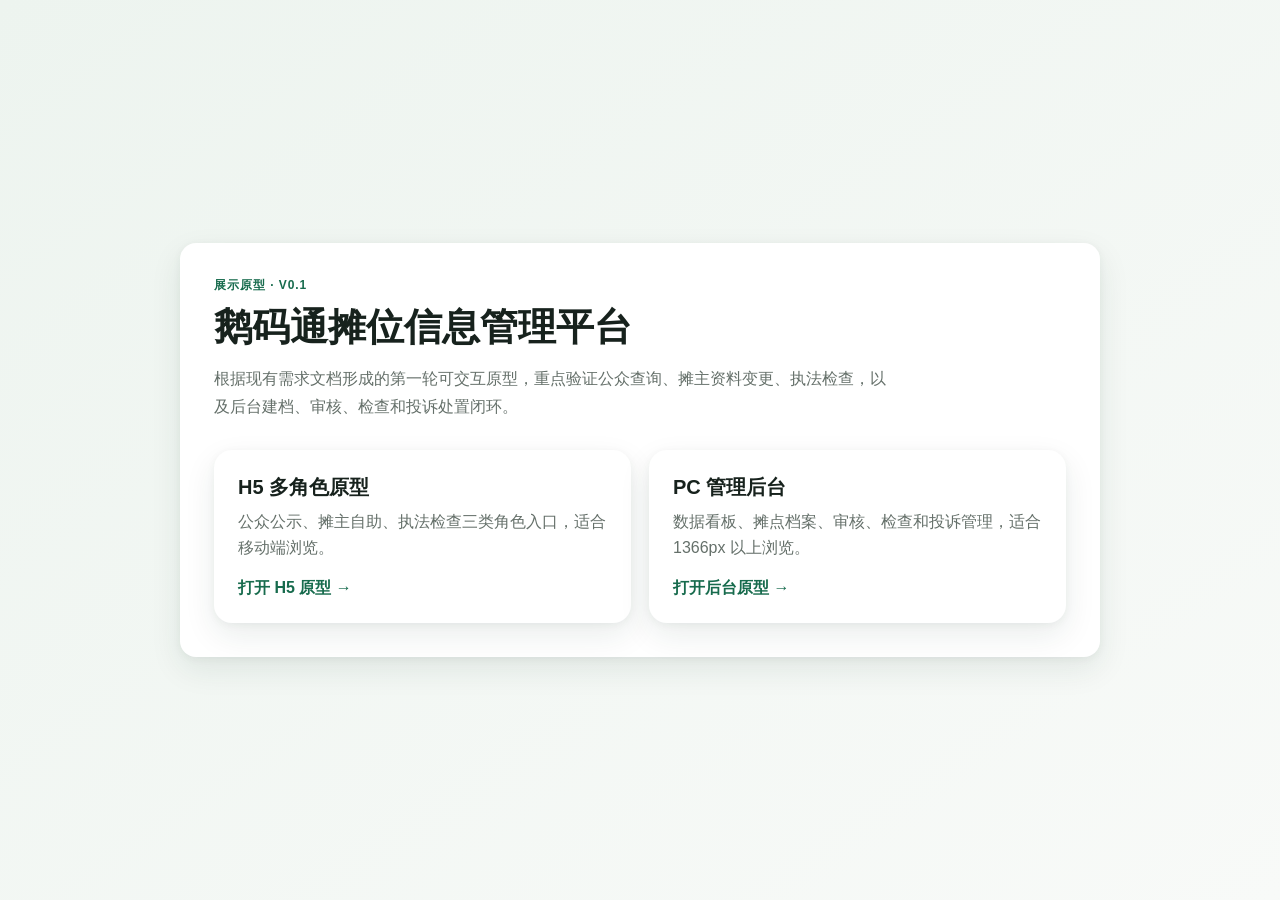
==== index.html @ 6e26bb6c "Publish emattong static prototype" ====
<!doctype html><html lang="zh-CN"><head><meta charset="utf-8"><meta name="viewport" content="width=device-width,initial-scale=1"><title>鹅码通展示原型</title><link rel="stylesheet" href="styles.css"><style>body{display:grid;place-items:center;padding:28px;background:linear-gradient(145deg,#edf4ef,#f8faf8)}.hub{width:min(920px,100%);padding:34px}.hub h1{font-size:38px;margin-top:8px}.hub>p{color:var(--muted);margin-top:12px;max-width:680px;line-height:1.8}.choices{display:grid;grid-template-columns:repeat(2,1fr);gap:18px;margin-top:28px}.choice{padding:24px;border-radius:18px;background:#fff;box-shadow:var(--shadow);color:inherit;text-decoration:none}.choice strong{font-size:20px}.choice p{color:var(--muted);margin:8px 0 18px;line-height:1.6}.choice span{color:var(--brand);font-weight:800}@media(max-width:700px){.choices{grid-template-columns:1fr}.hub{padding:20px}.hub h1{font-size:30px}}</style></head><body><main class="card hub"><div class="eyebrow">展示原型 · V0.1</div><h1>鹅码通摊位信息管理平台</h1><p>根据现有需求文档形成的第一轮可交互原型，重点验证公众查询、摊主资料变更、执法检查，以及后台建档、审核、检查和投诉处置闭环。</p><div class="choices"><a class="choice" href="h5-prototype.html"><strong>H5 多角色原型</strong><p>公众公示、摊主自助、执法检查三类角色入口，适合移动端浏览。</p><span>打开 H5 原型 →</span></a><a class="choice" href="pc-admin-prototype.html"><strong>PC 管理后台</strong><p>数据看板、摊点档案、审核、检查和投诉管理，适合 1366px 以上浏览。</p><span>打开后台原型 →</span></a></div></main></body></html>
---- styles.css ----
:root{--ink:#17221d;--muted:#65706a;--line:#dce4df;--soft:#f4f7f5;--paper:#fbfcfb;--white:#fff;--brand:#176b4d;--brand-2:#dff0e8;--gold:#bb7a13;--gold-2:#fff2d5;--red:#bd3b35;--red-2:#fde7e4;--blue:#286f9f;--blue-2:#e6f2fa;--shadow:0 12px 32px rgba(25,52,40,.09),0 2px 8px rgba(25,52,40,.05);--r:16px;--r-sm:10px;--sidebar:236px}
*{box-sizing:border-box}html{font-family:"PingFang SC","Microsoft YaHei",sans-serif;color:var(--ink);background:var(--soft);-webkit-font-smoothing:antialiased}body{margin:0;min-height:100vh}button,input,select,textarea{font:inherit}button{cursor:pointer}button:active{transform:scale(.96)}button,.clickable{transition-property:transform,background-color,color,box-shadow;transition-duration:.18s}h1,h2,h3,p{margin:0}h1,h2,h3{text-wrap:balance}p{text-wrap:pretty}.icon{width:19px;height:19px;stroke:currentColor;fill:none;stroke-width:1.9;stroke-linecap:round;stroke-linejoin:round;flex:0 0 auto}.icon.sm{width:16px;height:16px}.icon.lg{width:24px;height:24px}.tabular{font-variant-numeric:tabular-nums}.muted{color:var(--muted)}.eyebrow{font-size:12px;font-weight:700;letter-spacing:.08em;color:var(--brand);text-transform:uppercase}.btn{min-height:40px;border:0;border-radius:10px;padding:0 16px;display:inline-flex;align-items:center;justify-content:center;gap:8px;font-weight:700;color:var(--ink);background:var(--white);box-shadow:inset 0 0 0 1px var(--line)}.btn.primary{background:var(--brand);color:#fff;box-shadow:0 8px 18px rgba(23,107,77,.18)}.btn.danger{color:var(--red);background:var(--red-2);box-shadow:none}.btn.ghost{background:transparent;box-shadow:none}.btn.small{min-height:34px;padding:0 12px;font-size:13px}.badge{display:inline-flex;align-items:center;gap:6px;min-height:24px;padding:0 9px;border-radius:999px;font-size:12px;font-weight:700;background:var(--soft);color:var(--muted)}.badge.ok{background:var(--brand-2);color:var(--brand)}.badge.warn{background:var(--gold-2);color:#8b5c0a}.badge.danger{background:var(--red-2);color:var(--red)}.badge.info{background:var(--blue-2);color:var(--blue)}.dot{width:7px;height:7px;border-radius:50%;background:currentColor}.card{background:var(--white);border-radius:var(--r);box-shadow:var(--shadow)}.field{display:grid;gap:7px}.field label{font-size:13px;font-weight:700;color:#47524c}.input,.select,.textarea{width:100%;border:1px solid var(--line);border-radius:10px;background:#fff;min-height:42px;padding:10px 12px;color:var(--ink);outline:none;transition-property:border-color,box-shadow;transition-duration:.18s}.input:focus,.select:focus,.textarea:focus{border-color:var(--brand);box-shadow:0 0 0 3px rgba(23,107,77,.1)}.textarea{min-height:92px;resize:vertical}.form-grid{display:grid;grid-template-columns:repeat(2,minmax(0,1fr));gap:16px}.field.full{grid-column:1/-1}.toast{position:fixed;left:50%;bottom:28px;z-index:200;transform:translate(-50%,20px);opacity:0;pointer-events:none;background:#17221d;color:white;padding:12px 16px;border-radius:12px;box-shadow:var(--shadow);transition-property:opacity,transform;transition-duration:.22s;font-size:14px}.toast.show{opacity:1;transform:translate(-50%,0)}.modal{position:fixed;inset:0;z-index:120;background:rgba(17,30,24,.38);display:none;align-items:center;justify-content:center;padding:20px;backdrop-filter:blur(4px)}.modal.open{display:flex}.modal-panel{width:min(640px,100%);max-height:min(760px,92vh);overflow:auto;background:#fff;border-radius:22px;box-shadow:0 28px 70px rgba(10,30,20,.24);animation:rise .22s ease-out}.modal-head{position:sticky;top:0;background:rgba(255,255,255,.95);backdrop-filter:blur(8px);z-index:2;padding:20px 22px 14px;display:flex;align-items:flex-start;justify-content:space-between;border-bottom:1px solid var(--line)}.modal-head h2{font-size:20px}.modal-body{padding:20px 22px}.modal-foot{padding:14px 22px 20px;display:flex;justify-content:flex-end;gap:10px}.close{width:40px;height:40px;border:0;background:var(--soft);border-radius:12px;display:grid;place-items:center;color:var(--muted)}@keyframes rise{from{opacity:0;transform:translateY(14px)}to{opacity:1;transform:none}}
/* H5 */
.phone-shell{width:min(430px,100%);min-height:100vh;margin:0 auto;background:#edf2ee;position:relative;box-shadow:0 0 48px rgba(20,45,31,.15);padding-bottom:78px}.h5-top{padding:16px 18px 20px;background:linear-gradient(145deg,#0f513b,#1f7959);color:#fff;border-radius:0 0 26px 26px}.brand-row{display:flex;align-items:center;justify-content:space-between}.brand-mark{display:flex;align-items:center;gap:10px;font-weight:800}.goose{width:34px;height:34px;border-radius:12px;background:#fff;color:var(--brand);display:grid;place-items:center;font-size:19px}.hero-stall{padding-top:28px}.hero-stall h1{font-size:30px;letter-spacing:-.04em}.hero-meta{display:flex;align-items:center;gap:8px;margin-top:11px}.score{color:#ffd68f;font-weight:800}.scan-note{margin-top:15px;color:rgba(255,255,255,.72);font-size:13px}.h5-content{padding:14px}.h5-tabs{display:grid;grid-template-columns:repeat(3,1fr);gap:6px;padding:5px;background:rgba(255,255,255,.75);border-radius:14px;position:sticky;top:8px;z-index:20;backdrop-filter:blur(12px);box-shadow:0 8px 24px rgba(30,60,45,.08)}.h5-tab{border:0;min-height:38px;border-radius:10px;background:transparent;color:var(--muted);font-size:13px;font-weight:700}.h5-tab.active{background:#fff;color:var(--brand);box-shadow:0 3px 10px rgba(30,60,45,.08)}.section{margin-top:14px;padding:17px}.section-title{display:flex;align-items:center;justify-content:space-between;margin-bottom:14px}.section-title h2{font-size:16px}.data-list{display:grid;gap:12px}.data-row{display:grid;grid-template-columns:92px 1fr;gap:10px;font-size:14px}.data-row dt{color:var(--muted)}.data-row dd{margin:0;font-weight:600}.doc-card{border-radius:14px;background:linear-gradient(145deg,#f8fbf9,#edf4ef);padding:15px;display:flex;gap:13px;align-items:center;box-shadow:inset 0 0 0 1px rgba(23,107,77,.09)}.doc-icon{width:46px;height:46px;border-radius:13px;background:var(--brand-2);color:var(--brand);display:grid;place-items:center}.doc-card h3{font-size:14px}.doc-card p{font-size:12px;color:var(--muted);margin-top:4px}.doc-card .arrow{margin-left:auto;color:var(--muted)}.quick-grid{display:grid;grid-template-columns:repeat(2,1fr);gap:10px}.quick-card{border:0;text-align:left;padding:15px;background:#fff;border-radius:14px;box-shadow:var(--shadow);min-height:104px}.quick-card .quick-icon{width:38px;height:38px;border-radius:12px;background:var(--brand-2);color:var(--brand);display:grid;place-items:center;margin-bottom:12px}.quick-card strong{font-size:14px}.quick-card small{display:block;color:var(--muted);margin-top:4px}.bottom-nav{position:fixed;bottom:0;left:50%;transform:translateX(-50%);width:min(430px,100%);z-index:50;height:68px;background:rgba(255,255,255,.94);backdrop-filter:blur(14px);display:grid;grid-template-columns:repeat(3,1fr);box-shadow:0 -8px 28px rgba(20,45,31,.08)}.nav-item{border:0;background:transparent;color:#7b8680;display:flex;flex-direction:column;align-items:center;justify-content:center;gap:4px;font-size:11px}.nav-item.active{color:var(--brand);font-weight:800}.h5-screen{display:none}.h5-screen.active{display:block}.h5-page-head{padding:20px 18px 6px;display:flex;align-items:center;justify-content:space-between}.h5-page-head h1{font-size:24px}.kpi-strip{display:grid;grid-template-columns:repeat(3,1fr);gap:8px;margin:14px}.kpi{padding:14px 10px;text-align:center;background:#fff;border-radius:14px;box-shadow:var(--shadow)}.kpi strong{display:block;font-size:22px;font-variant-numeric:tabular-nums}.kpi span{font-size:11px;color:var(--muted)}.timeline{display:grid;gap:0}.timeline-item{position:relative;padding:0 0 18px 26px}.timeline-item:before{content:"";position:absolute;left:6px;top:5px;width:9px;height:9px;border-radius:50%;background:var(--brand)}.timeline-item:not(:last-child):after{content:"";position:absolute;left:10px;top:16px;bottom:2px;width:1px;background:var(--line)}.timeline-item h3{font-size:14px}.timeline-item p{font-size:12px;color:var(--muted);margin-top:4px}.notice{padding:12px 14px;border-radius:12px;background:var(--gold-2);color:#76500d;font-size:13px}.map-box{height:240px;border-radius:18px;background:linear-gradient(135deg,#e7eee9,#d9e7de);position:relative;overflow:hidden}.map-box:before,.map-box:after{content:"";position:absolute;background:rgba(255,255,255,.8);transform:rotate(-12deg)}.map-box:before{width:150%;height:20px;top:55%;left:-20%}.map-box:after{height:150%;width:18px;left:45%;top:-20%}.pin{position:absolute;width:42px;height:42px;border-radius:50% 50% 50% 12px;background:var(--brand);color:#fff;display:grid;place-items:center;transform:rotate(-45deg);box-shadow:0 7px 14px rgba(23,107,77,.25);z-index:2}.pin svg{transform:rotate(45deg)}.pin.one{left:28%;top:36%}.pin.two{left:65%;top:22%;background:#346d9a}.pin.three{left:57%;top:66%;background:#b87717}
/* PC */
.pc-app{display:grid;grid-template-columns:var(--sidebar) minmax(0,1fr);min-height:100vh}.sidebar{position:fixed;inset:0 auto 0 0;width:var(--sidebar);background:#143f31;color:#dce9e3;padding:20px 14px;display:flex;flex-direction:column}.pc-brand{display:flex;align-items:center;gap:12px;padding:0 8px 20px}.pc-brand .goose{background:#fff}.pc-brand strong{font-size:16px}.nav-group{font-size:11px;text-transform:uppercase;letter-spacing:.12em;color:#83a498;padding:14px 12px 7px}.side-link{min-height:44px;border:0;border-radius:11px;background:transparent;color:#c7d9d1;width:100%;display:flex;align-items:center;gap:12px;padding:0 12px;text-align:left}.side-link.active,.side-link:hover{background:rgba(255,255,255,.1);color:#fff}.side-badge{margin-left:auto;background:#e9a83b;color:#3a2a0c;border-radius:999px;padding:2px 7px;font-size:11px;font-weight:800}.side-footer{margin-top:auto;padding:12px;border-top:1px solid rgba(255,255,255,.12);display:flex;gap:10px;align-items:center}.avatar{width:36px;height:36px;border-radius:12px;background:#e5b55f;color:#3f3012;display:grid;place-items:center;font-weight:900}.pc-main{grid-column:2;min-width:0}.topbar{height:68px;background:rgba(255,255,255,.92);backdrop-filter:blur(14px);position:sticky;top:0;z-index:40;display:flex;align-items:center;justify-content:space-between;padding:0 26px;box-shadow:0 1px 0 rgba(23,50,38,.08)}.breadcrumb{font-size:13px;color:var(--muted)}.top-actions{display:flex;gap:8px}.icon-btn{width:40px;height:40px;border:0;border-radius:12px;background:var(--soft);display:grid;place-items:center;color:var(--muted)}.page{display:none;padding:26px}.page.active{display:block}.page-heading{display:flex;align-items:flex-start;justify-content:space-between;gap:20px;margin-bottom:22px}.page-heading h1{font-size:26px;letter-spacing:-.03em}.page-heading p{font-size:13px;color:var(--muted);margin-top:6px}.page-actions{display:flex;gap:10px;flex-wrap:wrap}.kpi-grid{display:grid;grid-template-columns:repeat(4,minmax(0,1fr));gap:14px}.kpi-card{padding:18px;background:#fff;border-radius:16px;box-shadow:var(--shadow);min-width:0}.kpi-card-head{display:flex;align-items:center;justify-content:space-between;color:var(--muted);font-size:13px}.kpi-card .kpi-icon{width:38px;height:38px;border-radius:12px;background:var(--brand-2);color:var(--brand);display:grid;place-items:center}.kpi-value{font-size:30px;font-weight:800;margin-top:18px;letter-spacing:-.04em;font-variant-numeric:tabular-nums}.kpi-delta{font-size:12px;margin-top:6px;color:var(--muted)}.kpi-delta.up{color:var(--brand)}.dashboard-grid{display:grid;grid-template-columns:minmax(0,1.6fr) minmax(300px,.8fr);gap:16px;margin-top:16px}.panel{padding:18px;background:#fff;border-radius:16px;box-shadow:var(--shadow);min-width:0}.panel-head{display:flex;align-items:center;justify-content:space-between;margin-bottom:16px}.panel-head h2{font-size:16px}.bars{height:210px;display:flex;align-items:flex-end;gap:13px;padding:18px 8px 0}.bar-col{height:100%;flex:1;display:flex;align-items:center;justify-content:flex-end;flex-direction:column;gap:8px}.bar{width:min(34px,70%);height:var(--h);background:linear-gradient(180deg,#2b8a67,#176b4d);border-radius:8px 8px 3px 3px}.bar-col span{font-size:11px;color:var(--muted)}.todo-list{display:grid;gap:10px}.todo{display:grid;grid-template-columns:38px 1fr auto;gap:10px;align-items:center;padding:11px;border-radius:12px;background:var(--soft)}.todo-icon{width:38px;height:38px;border-radius:11px;background:#fff;display:grid;place-items:center;color:var(--brand)}.todo strong{display:block;font-size:13px}.todo small{color:var(--muted)}.filterbar{background:#fff;border-radius:16px;padding:14px;box-shadow:var(--shadow);display:flex;align-items:center;gap:10px;flex-wrap:wrap;margin-bottom:14px}.filterbar .input,.filterbar .select{width:auto;min-width:140px}.table-card{background:#fff;border-radius:16px;box-shadow:var(--shadow);overflow:hidden}.table-scroll{overflow:auto}.data-table{width:100%;border-collapse:collapse;min-width:900px}.data-table th{height:44px;padding:0 14px;text-align:left;background:#f1f5f2;color:#58645e;font-size:12px;white-space:nowrap}.data-table td{padding:13px 14px;border-top:1px solid #edf1ee;font-size:13px;vertical-align:middle}.data-table tr:hover td{background:#fbfdfc}.cell-main{font-weight:700}.cell-sub{font-size:11px;color:var(--muted);margin-top:4px}.actions{display:flex;gap:4px}.link-btn{min-height:36px;border:0;background:transparent;color:var(--brand);font-weight:700;padding:0 8px;border-radius:8px}.link-btn:hover{background:var(--brand-2)}.pagination{display:flex;align-items:center;justify-content:space-between;padding:14px 16px;border-top:1px solid var(--line);font-size:12px;color:var(--muted)}.mini-pages{display:flex;gap:5px}.mini-page{width:32px;height:32px;border:0;border-radius:8px;background:var(--soft)}.mini-page.active{background:var(--brand);color:#fff}.split-detail{display:grid;grid-template-columns:1fr 1fr;gap:14px}.compare{padding:14px;border-radius:14px;background:var(--soft)}.compare.new{background:var(--brand-2)}.compare h3{font-size:13px;margin-bottom:10px}.compare-row{display:grid;grid-template-columns:88px 1fr;gap:8px;font-size:13px;padding:7px 0;border-bottom:1px dashed rgba(60,80,70,.14)}.compare-row:last-child{border:0}.compare-row span:first-child{color:var(--muted)}.stepper{display:flex;align-items:center;margin:8px 0 22px}.step{display:flex;align-items:center;gap:8px;font-size:12px;font-weight:700;color:var(--muted)}.step:after{content:"";width:54px;height:1px;background:var(--line);margin:0 8px}.step:last-child:after{display:none}.step i{font-style:normal;width:25px;height:25px;border-radius:50%;background:var(--soft);display:grid;place-items:center}.step.done{color:var(--brand)}.step.done i{background:var(--brand);color:#fff}.empty-state{text-align:center;padding:48px 20px;color:var(--muted)}
@media(max-width:1180px){.kpi-grid{grid-template-columns:repeat(2,1fr)}.dashboard-grid{grid-template-columns:1fr}.pc-app{--sidebar:210px}.form-grid{grid-template-columns:1fr}}
@media(max-width:760px){.sidebar{display:none}.pc-app{display:block}.pc-main{grid-column:auto}.page{padding:16px}.topbar{padding:0 16px}.kpi-grid{grid-template-columns:1fr}.page-heading{flex-direction:column}.dashboard-grid{grid-template-columns:1fr}.filterbar .input,.filterbar .select{width:100%}.modal{padding:0}.modal-panel{height:100%;max-height:none;border-radius:0}.split-detail{grid-template-columns:1fr}}
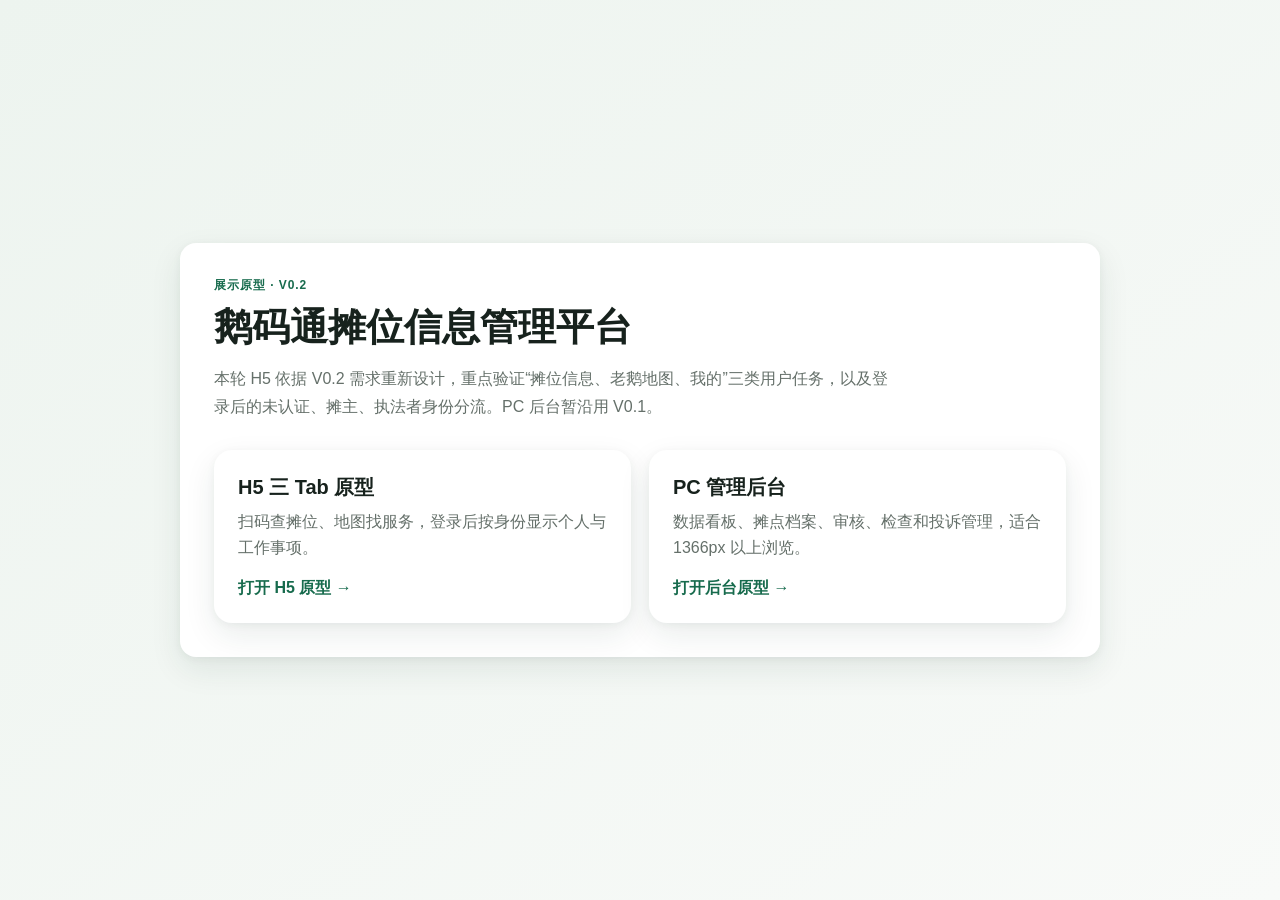
==== commit a52d804f: "重做 H5 三 Tab 展示原型" ====
--- a/index.html
+++ b/index.html
@@ -1 +1 @@
-<!doctype html><html lang="zh-CN"><head><meta charset="utf-8"><meta name="viewport" content="width=device-width,initial-scale=1"><title>鹅码通展示原型</title><link rel="stylesheet" href="styles.css"><style>body{display:grid;place-items:center;padding:28px;background:linear-gradient(145deg,#edf4ef,#f8faf8)}.hub{width:min(920px,100%);padding:34px}.hub h1{font-size:38px;margin-top:8px}.hub>p{color:var(--muted);margin-top:12px;max-width:680px;line-height:1.8}.choices{display:grid;grid-template-columns:repeat(2,1fr);gap:18px;margin-top:28px}.choice{padding:24px;border-radius:18px;background:#fff;box-shadow:var(--shadow);color:inherit;text-decoration:none}.choice strong{font-size:20px}.choice p{color:var(--muted);margin:8px 0 18px;line-height:1.6}.choice span{color:var(--brand);font-weight:800}@media(max-width:700px){.choices{grid-template-columns:1fr}.hub{padding:20px}.hub h1{font-size:30px}}</style></head><body><main class="card hub"><div class="eyebrow">展示原型 · V0.1</div><h1>鹅码通摊位信息管理平台</h1><p>根据现有需求文档形成的第一轮可交互原型，重点验证公众查询、摊主资料变更、执法检查，以及后台建档、审核、检查和投诉处置闭环。</p><div class="choices"><a class="choice" href="h5-prototype.html"><strong>H5 多角色原型</strong><p>公众公示、摊主自助、执法检查三类角色入口，适合移动端浏览。</p><span>打开 H5 原型 →</span></a><a class="choice" href="pc-admin-prototype.html"><strong>PC 管理后台</strong><p>数据看板、摊点档案、审核、检查和投诉管理，适合 1366px 以上浏览。</p><span>打开后台原型 →</span></a></div></main></body></html>
+<!doctype html><html lang="zh-CN"><head><meta charset="utf-8"><meta name="viewport" content="width=device-width,initial-scale=1"><title>鹅码通展示原型</title><link rel="stylesheet" href="styles.css"><style>body{display:grid;place-items:center;padding:28px;background:linear-gradient(145deg,#edf4ef,#f8faf8)}.hub{width:min(920px,100%);padding:34px}.hub h1{font-size:38px;margin-top:8px}.hub>p{color:var(--muted);margin-top:12px;max-width:680px;line-height:1.8}.choices{display:grid;grid-template-columns:repeat(2,1fr);gap:18px;margin-top:28px}.choice{padding:24px;border-radius:18px;background:#fff;box-shadow:var(--shadow);color:inherit;text-decoration:none}.choice strong{font-size:20px}.choice p{color:var(--muted);margin:8px 0 18px;line-height:1.6}.choice span{color:var(--brand);font-weight:800}@media(max-width:700px){.choices{grid-template-columns:1fr}.hub{padding:20px}.hub h1{font-size:30px}}</style></head><body><main class="card hub"><div class="eyebrow">展示原型 · V0.2</div><h1>鹅码通摊位信息管理平台</h1><p>本轮 H5 依据 V0.2 需求重新设计，重点验证“摊位信息、老鹅地图、我的”三类用户任务，以及登录后的未认证、摊主、执法者身份分流。PC 后台暂沿用 V0.1。</p><div class="choices"><a class="choice" href="h5-prototype.html"><strong>H5 三 Tab 原型</strong><p>扫码查摊位、地图找服务，登录后按身份显示个人与工作事项。</p><span>打开 H5 原型 →</span></a><a class="choice" href="pc-admin-prototype.html"><strong>PC 管理后台</strong><p>数据看板、摊点档案、审核、检查和投诉管理，适合 1366px 以上浏览。</p><span>打开后台原型 →</span></a></div></main></body></html>
